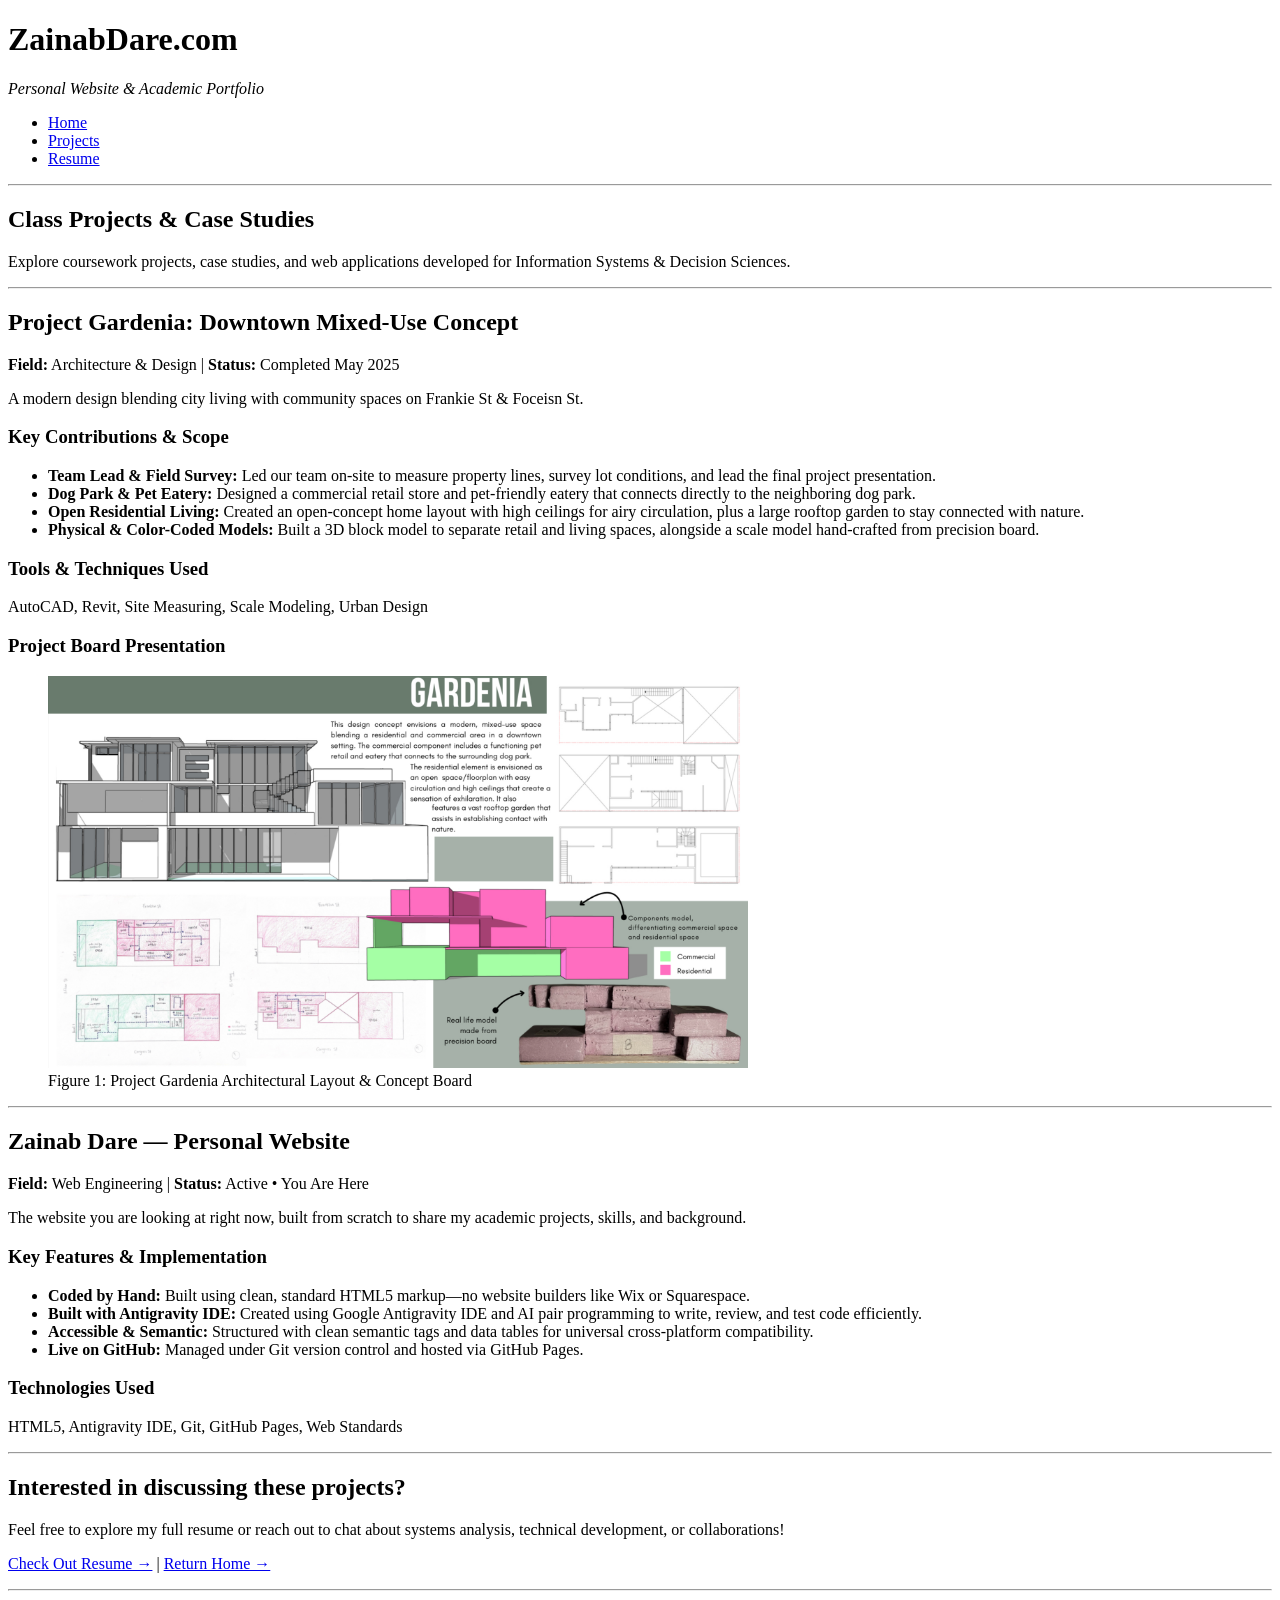
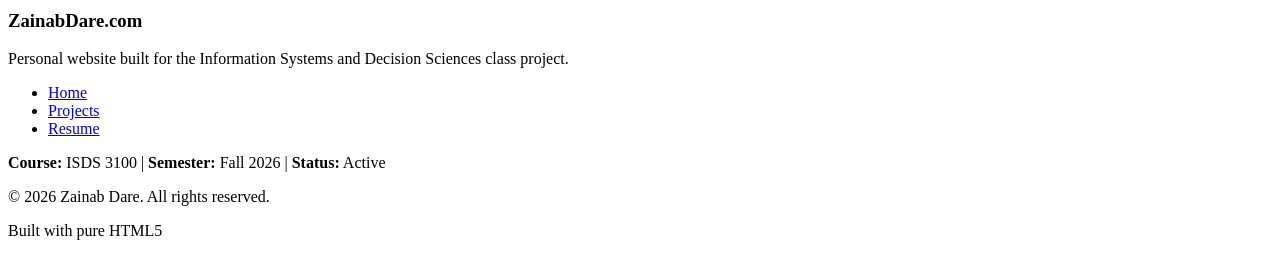
==== project.html @ 7325f116 "Initial website" ====
<!DOCTYPE html>
<html lang="en">

<head>
  <meta charset="UTF-8">
  <meta name="viewport" content="width=device-width, initial-scale=1.0">
  <meta name="description"
    content="Explore coursework projects, case studies, and web applications developed by Zainab for Information Systems &amp; Decision Sciences.">
  <title>Projects | Zainab - Academic Portfolio &amp; Case Studies</title>
</head>

<body>
  <!-- Site Header & Navigation -->
  <header>
    <h1>ZainabDare.com</h1>
    <p><em>Personal Website &amp; Academic Portfolio</em></p>
    <nav aria-label="Primary Navigation">
      <ul>
        <li><a href="index.html">Home</a></li>
        <li><a href="project.html">Projects</a></li>
        <li><a href="resume.html">Resume</a></li>
      </ul>
    </nav>
  </header>

  <hr>

  <!-- Main Content Container -->
  <main>

    <!-- Page Title & Overview -->
    <section aria-labelledby="projects-heading">
      <h1 id="projects-heading">Class Projects &amp; Case Studies</h1>
      <p>
        Explore coursework projects, case studies, and web applications developed for Information Systems &amp; Decision Sciences.
      </p>
    </section>

    <hr>

    <!-- Project 1: Project Gardenia -->
    <section aria-labelledby="project-gardenia-heading">
      <article>
        <h2 id="project-gardenia-heading">Project Gardenia: Downtown Mixed-Use Concept</h2>
        <p>
          <strong>Field:</strong> Architecture &amp; Design |
          <strong>Status:</strong> Completed May 2025
        </p>
        <p>
          A modern design blending city living with community spaces on Frankie St &amp; Foceisn St.
        </p>

        <h3>Key Contributions &amp; Scope</h3>
        <ul>
          <li><strong>Team Lead &amp; Field Survey:</strong> Led our team on-site to measure property lines, survey lot conditions, and lead the final project presentation.</li>
          <li><strong>Dog Park &amp; Pet Eatery:</strong> Designed a commercial retail store and pet-friendly eatery that connects directly to the neighboring dog park.</li>
          <li><strong>Open Residential Living:</strong> Created an open-concept home layout with high ceilings for airy circulation, plus a large rooftop garden to stay connected with nature.</li>
          <li><strong>Physical &amp; Color-Coded Models:</strong> Built a 3D block model to separate retail and living spaces, alongside a scale model hand-crafted from precision board.</li>
        </ul>

        <h3>Tools &amp; Techniques Used</h3>
        <p>
          AutoCAD, Revit, Site Measuring, Scale Modeling, Urban Design
        </p>

        <h3>Project Board Presentation</h3>
        <figure>
          <img src="gardenia-board.jpg" alt="Project Gardenia Architecture Board" width="700">
          <figcaption>Figure 1: Project Gardenia Architectural Layout &amp; Concept Board</figcaption>
        </figure>
      </article>
    </section>

    <hr>

    <!-- Project 2: Personal Website -->
    <section aria-labelledby="project-website-heading">
      <article>
        <h2 id="project-website-heading">Zainab Dare — Personal Website</h2>
        <p>
          <strong>Field:</strong> Web Engineering |
          <strong>Status:</strong> Active • You Are Here
        </p>
        <p>
          The website you are looking at right now, built from scratch to share my academic projects, skills, and background.
        </p>

        <h3>Key Features &amp; Implementation</h3>
        <ul>
          <li><strong>Coded by Hand:</strong> Built using clean, standard HTML5 markup—no website builders like Wix or Squarespace.</li>
          <li><strong>Built with Antigravity IDE:</strong> Created using Google Antigravity IDE and AI pair programming to write, review, and test code efficiently.</li>
          <li><strong>Accessible &amp; Semantic:</strong> Structured with clean semantic tags and data tables for universal cross-platform compatibility.</li>
          <li><strong>Live on GitHub:</strong> Managed under Git version control and hosted via GitHub Pages.</li>
        </ul>

        <h3>Technologies Used</h3>
        <p>
          HTML5, Antigravity IDE, Git, GitHub Pages, Web Standards
        </p>
      </article>
    </section>

    <hr>

    <!-- Discussion / Inquiry Section -->
    <section aria-labelledby="inquiry-heading">
      <h2 id="inquiry-heading">Interested in discussing these projects?</h2>
      <p>
        Feel free to explore my full resume or reach out to chat about systems analysis, technical development, or collaborations!
      </p>
      <p>
        <a href="resume.html">Check Out Resume &rarr;</a> |
        <a href="index.html">Return Home &rarr;</a>
      </p>
    </section>

  </main>

  <hr>

  <!-- Site Footer -->
  <footer>
    <h3>ZainabDare.com</h3>
    <p>Personal website built for the Information Systems and Decision Sciences class project.</p>

    <nav aria-label="Footer Navigation">
      <ul>
        <li><a href="index.html">Home</a></li>
        <li><a href="project.html">Projects</a></li>
        <li><a href="resume.html">Resume</a></li>
      </ul>
    </nav>

    <p>
      <strong>Course:</strong> ISDS 3100 |
      <strong>Semester:</strong> Fall 2026 |
      <strong>Status:</strong> Active
    </p>
    <p>&copy; 2026 Zainab Dare. All rights reserved.</p>
    <p>Built with pure HTML5</p>
  </footer>
</body>

</html>
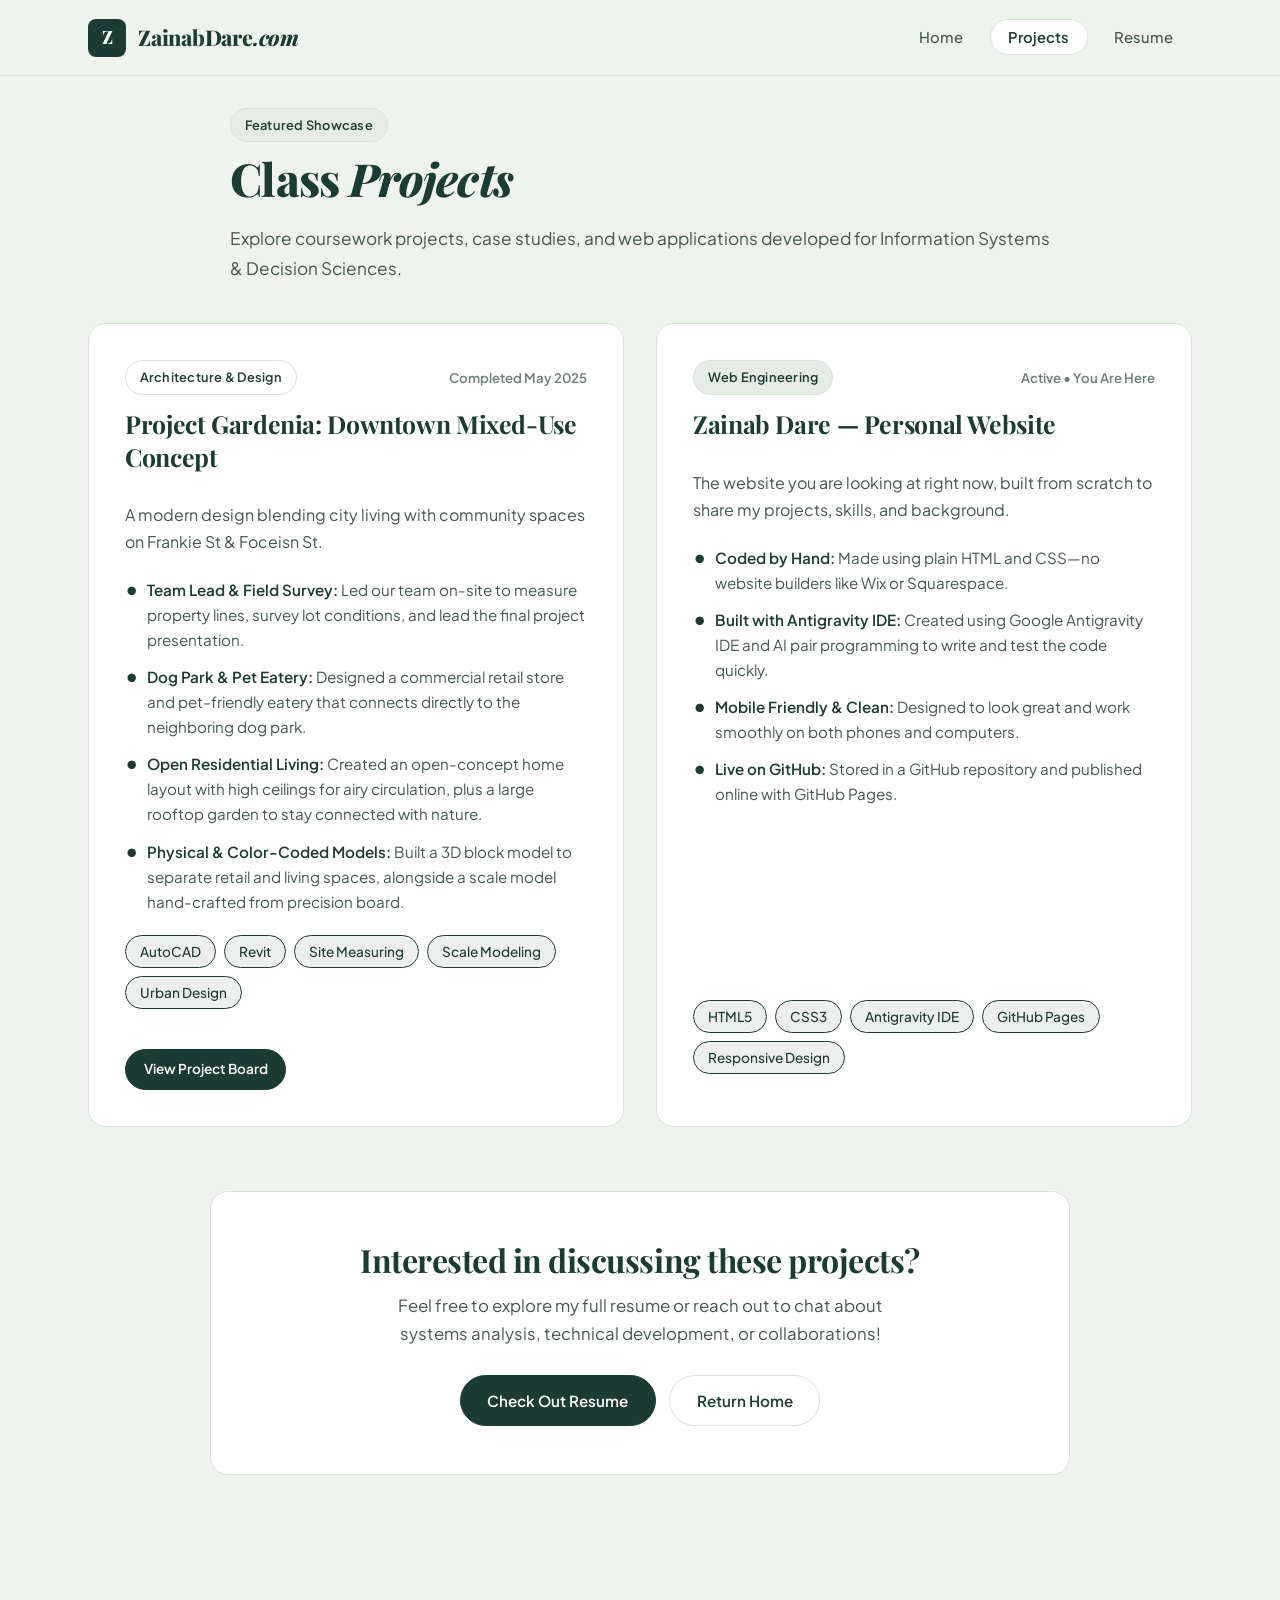
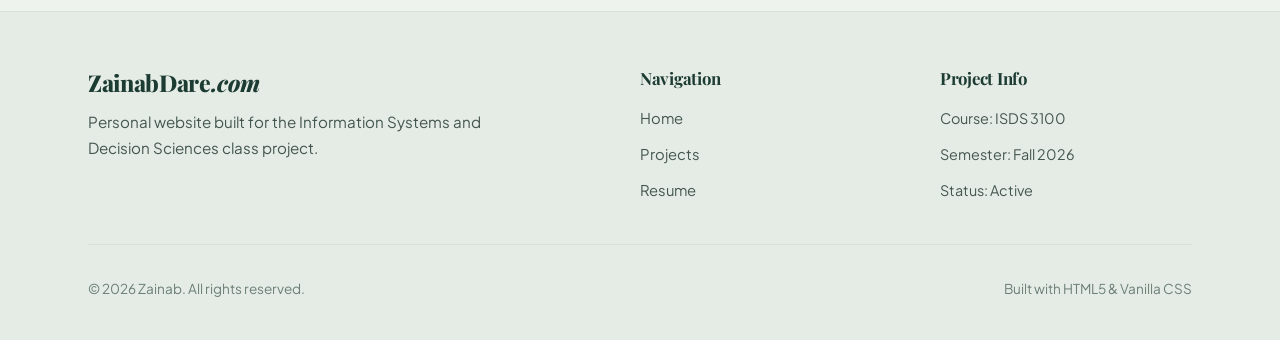
==== commit 49690ac1: "Add circular headshot and LinkedIn contact link" ====
--- a/project.html
+++ b/project.html
@@ -1,144 +1,235 @@
 <!DOCTYPE html>
 <html lang="en">
-
 <head>
   <meta charset="UTF-8">
   <meta name="viewport" content="width=device-width, initial-scale=1.0">
-  <meta name="description"
-    content="Explore coursework projects, case studies, and web applications developed by Zainab for Information Systems &amp; Decision Sciences.">
-  <title>Projects | Zainab - Academic Portfolio &amp; Case Studies</title>
+  <meta name="description" content="Explore coursework projects, case studies, and web applications developed by Zainab for Information Systems & Decision Sciences.">
+  <title>Projects | Zainab - Academic Portfolio & Case Studies</title>
+  
+  <!-- Google Fonts Preconnect & Stylesheet -->
+  <link rel="preconnect" href="https://fonts.googleapis.com">
+  <link rel="preconnect" href="https://fonts.gstatic.com" crossorigin>
+  <link href="https://fonts.googleapis.com/css2?family=Playfair+Display:ital,wght@0,600;0,700;0,800;0,900;1,600;1,700&family=Plus+Jakarta+Sans:wght@300;400;500;600;700&display=swap" rel="stylesheet">
+  
+  <!-- Stylesheet -->
+  <link rel="stylesheet" href="styles.css">
 </head>
-
 <body>
-  <!-- Site Header & Navigation -->
-  <header>
-    <h1>ZainabDare.com</h1>
-    <p><em>Personal Website &amp; Academic Portfolio</em></p>
-    <nav aria-label="Primary Navigation">
-      <ul>
-        <li><a href="index.html">Home</a></li>
-        <li><a href="project.html">Projects</a></li>
-        <li><a href="resume.html">Resume</a></li>
-      </ul>
-    </nav>
+  <!-- Accessibility Skip Link -->
+  <a href="#main-content" class="skip-link">Skip to main content</a>
+
+  <!-- Navigation Header -->
+  <header class="site-header">
+    <div class="container header-container">
+      <a href="index.html" class="brand-logo" id="nav-brand" aria-label="Zainab's Portfolio Homepage">
+        <span class="brand-avatar" aria-hidden="true">Z</span>
+        <span>ZainabDare<span class="gradient-text">.com</span></span>
+      </a>
+      
+      <nav class="main-nav" aria-label="Primary Navigation">
+        <ul class="nav-links">
+          <li><a href="index.html" id="nav-home">Home</a></li>
+          <li><a href="project.html" class="active" aria-current="page" id="nav-projects">Projects</a></li>
+          <li><a href="resume.html" id="nav-resume">Resume</a></li>
+        </ul>
+      </nav>
+    </div>
   </header>
 
-  <hr>
-
   <!-- Main Content Container -->
-  <main>
-
-    <!-- Page Title & Overview -->
-    <section aria-labelledby="projects-heading">
-      <h1 id="projects-heading">Class Projects &amp; Case Studies</h1>
-      <p>
-        Explore coursework projects, case studies, and web applications developed for Information Systems &amp; Decision Sciences.
-      </p>
-    </section>
-
-    <hr>
-
-    <!-- Project 1: Project Gardenia -->
-    <section aria-labelledby="project-gardenia-heading">
-      <article>
-        <h2 id="project-gardenia-heading">Project Gardenia: Downtown Mixed-Use Concept</h2>
-        <p>
-          <strong>Field:</strong> Architecture &amp; Design |
-          <strong>Status:</strong> Completed May 2025
+  <main id="main-content">
+    <div class="container">
+      
+      <!-- Projects Header -->
+      <section class="section-header" style="text-align: left; margin-bottom: 2.5rem;" aria-labelledby="projects-title">
+        <span class="badge badge-cyan">Featured Showcase</span>
+        <h1 id="projects-title" style="margin-top: 0.5rem;">
+          Class <span class="gradient-text">Projects</span>
+        </h1>
+        <p class="section-subtitle" style="text-align: left; margin-left: 0; margin-right: 0;">
+          Explore coursework projects, case studies, and web applications developed for Information Systems &amp; Decision Sciences.
         </p>
-        <p>
-          A modern design blending city living with community spaces on Frankie St &amp; Foceisn St.
+      </section>
+
+      <!-- Projects Grid -->
+      <section class="grid-2 section-spacing" aria-label="Projects List">
+        
+        <!-- CARD 1: PROJECT GARDENIA: DOWNTOWN MIXED-USE CONCEPT -->
+        <article class="glass-card project-card" id="project-gardenia">
+          <div class="project-card-header">
+            <div class="project-meta">
+              <span class="badge">Architecture &amp; Design</span>
+              <span class="timeline-date">Completed May 2025</span>
+            </div>
+            <h3>Project Gardenia: Downtown Mixed-Use Concept</h3>
+          </div>
+          
+          <p>
+            A modern design blending city living with community spaces on Frankie St &amp; Foceisn St.
+          </p>
+          
+          <ul class="project-features">
+            <li><strong>Team Lead &amp; Field Survey:</strong> Led our team on-site to measure property lines, survey lot conditions, and lead the final project presentation.</li>
+            <li><strong>Dog Park &amp; Pet Eatery:</strong> Designed a commercial retail store and pet-friendly eatery that connects directly to the neighboring dog park.</li>
+            <li><strong>Open Residential Living:</strong> Created an open-concept home layout with high ceilings for airy circulation, plus a large rooftop garden to stay connected with nature.</li>
+            <li><strong>Physical &amp; Color-Coded Models:</strong> Built a 3D block model to separate retail and living spaces, alongside a scale model hand-crafted from precision board.</li>
+          </ul>
+
+          <div class="tags-container">
+            <span class="tag-pill">AutoCAD</span>
+            <span class="tag-pill">Revit</span>
+            <span class="tag-pill">Site Measuring</span>
+            <span class="tag-pill">Scale Modeling</span>
+            <span class="tag-pill">Urban Design</span>
+          </div>
+
+          <div class="project-actions">
+            <a href="javascript:void(0)" id="openModalBtn" class="btn btn-primary" style="padding: 0.5rem 1.1rem; font-size: 0.85rem;">
+              <span>View Project Board</span>
+            </a>
+          </div>
+        </article>
+
+        <!-- CARD 2: CURRENT WEBSITE & AI WORKFLOW -->
+        <article class="glass-card project-card" id="project-personal-website">
+          <div class="project-card-header">
+            <div class="project-meta">
+              <span class="badge badge-cyan">Web Engineering</span>
+              <span class="timeline-date">Active • You Are Here</span>
+            </div>
+            <h3>Zainab Dare — Personal Website</h3>
+          </div>
+          
+          <p>
+            The website you are looking at right now, built from scratch to share my projects, skills, and background.
+          </p>
+          
+          <ul class="project-features">
+            <li><strong>Coded by Hand:</strong> Made using plain HTML and CSS—no website builders like Wix or Squarespace.</li>
+            <li><strong>Built with Antigravity IDE:</strong> Created using Google Antigravity IDE and AI pair programming to write and test the code quickly.</li>
+            <li><strong>Mobile Friendly &amp; Clean:</strong> Designed to look great and work smoothly on both phones and computers.</li>
+            <li><strong>Live on GitHub:</strong> Stored in a GitHub repository and published online with GitHub Pages.</li>
+          </ul>
+
+          <div class="tags-container">
+            <span class="tag-pill">HTML5</span>
+            <span class="tag-pill">CSS3</span>
+            <span class="tag-pill">Antigravity IDE</span>
+            <span class="tag-pill">GitHub Pages</span>
+            <span class="tag-pill">Responsive Design</span>
+          </div>
+        </article>
+
+      </section>
+
+      <!-- Bottom Call to Action -->
+      <section class="glass-card section-spacing" id="connect-banner" style="text-align: center; padding: 3rem 2rem;">
+        <h2>Interested in discussing these projects?</h2>
+        <p style="max-width: 540px; margin: 0.5rem auto 1.75rem;">
+          Feel free to explore my full resume or reach out to chat about systems analysis, technical development, or collaborations!
         </p>
-
-        <h3>Key Contributions &amp; Scope</h3>
-        <ul>
-          <li><strong>Team Lead &amp; Field Survey:</strong> Led our team on-site to measure property lines, survey lot conditions, and lead the final project presentation.</li>
-          <li><strong>Dog Park &amp; Pet Eatery:</strong> Designed a commercial retail store and pet-friendly eatery that connects directly to the neighboring dog park.</li>
-          <li><strong>Open Residential Living:</strong> Created an open-concept home layout with high ceilings for airy circulation, plus a large rooftop garden to stay connected with nature.</li>
-          <li><strong>Physical &amp; Color-Coded Models:</strong> Built a 3D block model to separate retail and living spaces, alongside a scale model hand-crafted from precision board.</li>
-        </ul>
-
-        <h3>Tools &amp; Techniques Used</h3>
-        <p>
-          AutoCAD, Revit, Site Measuring, Scale Modeling, Urban Design
-        </p>
-
-        <h3>Project Board Presentation</h3>
-        <figure>
-          <img src="gardenia-board.jpg" alt="Project Gardenia Architecture Board" width="700">
-          <figcaption>Figure 1: Project Gardenia Architectural Layout &amp; Concept Board</figcaption>
-        </figure>
-      </article>
-    </section>
-
-    <hr>
-
-    <!-- Project 2: Personal Website -->
-    <section aria-labelledby="project-website-heading">
-      <article>
-        <h2 id="project-website-heading">Zainab Dare — Personal Website</h2>
-        <p>
-          <strong>Field:</strong> Web Engineering |
-          <strong>Status:</strong> Active • You Are Here
-        </p>
-        <p>
-          The website you are looking at right now, built from scratch to share my academic projects, skills, and background.
-        </p>
-
-        <h3>Key Features &amp; Implementation</h3>
-        <ul>
-          <li><strong>Coded by Hand:</strong> Built using clean, standard HTML5 markup—no website builders like Wix or Squarespace.</li>
-          <li><strong>Built with Antigravity IDE:</strong> Created using Google Antigravity IDE and AI pair programming to write, review, and test code efficiently.</li>
-          <li><strong>Accessible &amp; Semantic:</strong> Structured with clean semantic tags and data tables for universal cross-platform compatibility.</li>
-          <li><strong>Live on GitHub:</strong> Managed under Git version control and hosted via GitHub Pages.</li>
-        </ul>
-
-        <h3>Technologies Used</h3>
-        <p>
-          HTML5, Antigravity IDE, Git, GitHub Pages, Web Standards
-        </p>
-      </article>
-    </section>
-
-    <hr>
-
-    <!-- Discussion / Inquiry Section -->
-    <section aria-labelledby="inquiry-heading">
-      <h2 id="inquiry-heading">Interested in discussing these projects?</h2>
-      <p>
-        Feel free to explore my full resume or reach out to chat about systems analysis, technical development, or collaborations!
-      </p>
-      <p>
-        <a href="resume.html">Check Out Resume &rarr;</a> |
-        <a href="index.html">Return Home &rarr;</a>
-      </p>
-    </section>
-
+        <div class="btn-group" style="justify-content: center;">
+          <a href="resume.html" class="btn btn-primary">Check Out Resume</a>
+          <a href="index.html" class="btn btn-secondary">Return Home</a>
+        </div>
+      </section>
+
+    </div>
   </main>
 
-  <hr>
-
   <!-- Site Footer -->
-  <footer>
-    <h3>ZainabDare.com</h3>
-    <p>Personal website built for the Information Systems and Decision Sciences class project.</p>
-
-    <nav aria-label="Footer Navigation">
-      <ul>
-        <li><a href="index.html">Home</a></li>
-        <li><a href="project.html">Projects</a></li>
-        <li><a href="resume.html">Resume</a></li>
-      </ul>
-    </nav>
-
-    <p>
-      <strong>Course:</strong> ISDS 3100 |
-      <strong>Semester:</strong> Fall 2026 |
-      <strong>Status:</strong> Active
-    </p>
-    <p>&copy; 2026 Zainab Dare. All rights reserved.</p>
-    <p>Built with pure HTML5</p>
+  <footer class="site-footer">
+    <div class="container">
+      <div class="footer-content">
+        <div class="footer-brand">
+          <h4>ZainabDare<span class="gradient-text">.com</span></h4>
+          <p>
+            Personal website built for the Information Systems and Decision Sciences class project.
+          </p>
+        </div>
+        
+        <div class="footer-links">
+          <h5>Navigation</h5>
+          <ul>
+            <li><a href="index.html">Home</a></li>
+            <li><a href="project.html">Projects</a></li>
+            <li><a href="resume.html">Resume</a></li>
+          </ul>
+        </div>
+
+        <div class="footer-links">
+          <h5>Project Info</h5>
+          <ul>
+            <li><span style="color: var(--text-secondary); font-size: 0.9rem;">Course: ISDS 3100</span></li>
+            <li><span style="color: var(--text-secondary); font-size: 0.9rem;">Semester: Fall 2026</span></li>
+            <li><span style="color: var(--text-secondary); font-size: 0.9rem;">Status: Active</span></li>
+          </ul>
+        </div>
+      </div>
+
+      <div class="footer-bottom">
+        <p>&copy; 2026 Zainab. All rights reserved.</p>
+        <p>Built with HTML5 &amp; Vanilla CSS</p>
+      </div>
+    </div>
   </footer>
+
+  <!-- Image Lightbox Modal Overlay -->
+  <div id="imageModal" class="modal-overlay" style="display: none;" role="dialog" aria-modal="true" aria-label="Project Gardenia Architecture Board Preview">
+    <div class="modal-content">
+      <button id="closeModalBtn" class="modal-close" aria-label="Close modal">&times; Close</button>
+      <img src="gardenia-board.jpg" alt="Project Gardenia Architecture Board" class="modal-image">
+    </div>
+  </div>
+
+  <!-- Modal Interaction Script -->
+  <script>
+    document.addEventListener('DOMContentLoaded', () => {
+      const openModalBtn = document.getElementById('openModalBtn');
+      const closeModalBtn = document.getElementById('closeModalBtn');
+      const imageModal = document.getElementById('imageModal');
+
+      function openModal() {
+        if (imageModal) {
+          imageModal.style.display = 'flex';
+          document.body.style.overflow = 'hidden';
+        }
+      }
+
+      function closeModal() {
+        if (imageModal) {
+          imageModal.style.display = 'none';
+          document.body.style.overflow = '';
+        }
+      }
+
+      if (openModalBtn) {
+        openModalBtn.addEventListener('click', (e) => {
+          e.preventDefault();
+          openModal();
+        });
+      }
+
+      if (closeModalBtn) {
+        closeModalBtn.addEventListener('click', closeModal);
+      }
+
+      // Close when clicking outside the image on the backdrop
+      if (imageModal) {
+        imageModal.addEventListener('click', (e) => {
+          if (e.target === imageModal) {
+            closeModal();
+          }
+        });
+      }
+
+      // Close when pressing the Escape key
+      document.addEventListener('keydown', (e) => {
+        if (e.key === 'Escape' && imageModal && imageModal.style.display === 'flex') {
+          closeModal();
+        }
+      });
+    });
+  </script>
 </body>
-
 </html>
--- a/styles.css
+++ b/styles.css
@@ -0,0 +1,1610 @@
+/* ==========================================================================
+   Design System & Tokens
+   Flat Modern Editorial Aesthetic
+   Palette: Soft Mint/Sage, Deep Forest Green, Slate-Forest, Crisp White
+   ========================================================================== */
+
+@import url('https://fonts.googleapis.com/css2?family=Playfair+Display:ital,wght@0,600;0,700;0,800;0,900;1,600;1,700&family=Plus+Jakarta+Sans:wght@300;400;500;600;700&family=JetBrains+Mono:wght@400;500&display=swap');
+
+:root {
+  /* Color Palette - Flat Modern Editorial */
+  --bg-primary: #eef3ee;          /* Soft muted pale mint/sage canvas */
+  --bg-secondary: #e5ece5;        /* Soft sage tint for containers & footers */
+  --bg-surface: #ffffff;          /* Crisp flat white for cards */
+  --bg-surface-card: #ffffff;
+  --bg-surface-hover: #f7faf7;
+
+  --border-subtle: #d8e2d8;       /* Thin, flat minimal border */
+  --border-highlight: #b8ccb8;    /* Slightly darker sage border for active states */
+
+  --text-primary: #1c3b32;        /* Deep forest/hunter green */
+  --text-secondary: #445650;      /* Muted slate-forest with relaxed tone */
+  --text-muted: #6b7f78;          /* Light slate-forest */
+  --text-highlight: #1c3b32;
+
+  --accent-primary: #1c3b32;      /* Solid deep forest green */
+  --accent-primary-hover: #2a5247;/* Lighter forest green on hover */
+  --accent-secondary: #2f594d;
+  --accent-soft: #dce7dc;
+  
+  /* Shadows & Glows - Fully Flattened */
+  --shadow-none: none;
+  --shadow-sm: none;
+  --shadow-md: none;
+  --shadow-lg: none;
+  --shadow-glow: none;
+
+  /* Typography */
+  --font-heading: 'Playfair Display', Georgia, serif;
+  --font-body: 'Plus Jakarta Sans', -apple-system, BlinkMacSystemFont, sans-serif;
+  --font-mono: 'JetBrains Mono', monospace;
+
+  /* Spacing & Sizing */
+  --container-max-width: 1160px;
+  --header-height: 76px;
+  --radius-sm: 8px;
+  --radius-md: 14px;
+  --radius-lg: 18px;             /* Smooth rounded corners */
+  --radius-full: 9999px;
+
+  /* Transitions */
+  --transition-fast: 0.18s cubic-bezier(0.4, 0, 0.2, 1);
+  --transition-normal: 0.25s cubic-bezier(0.4, 0, 0.2, 1);
+}
+
+/* ==========================================================================
+   CSS Reset & Base Rules
+   ========================================================================== */
+
+*, *::before, *::after {
+  box-sizing: border-box;
+  margin: 0;
+  padding: 0;
+}
+
+html {
+  scroll-behavior: smooth;
+  color-scheme: light;
+}
+
+body {
+  font-family: var(--font-body);
+  background-color: var(--bg-primary);
+  color: var(--text-primary);
+  line-height: 1.65;
+  font-size: 1rem;
+  min-height: 100vh;
+  display: flex;
+  flex-direction: column;
+  overflow-x: hidden;
+  -webkit-font-smoothing: antialiased;
+}
+
+img {
+  max-width: 100%;
+  height: auto;
+  display: block;
+}
+
+a {
+  color: inherit;
+  text-decoration: none;
+  transition: color var(--transition-fast), background-color var(--transition-fast), border-color var(--transition-fast);
+}
+
+ul {
+  list-style: none;
+}
+
+/* Accessibility Focus States */
+:focus-visible {
+  outline: 2px solid var(--text-primary);
+  outline-offset: 3px;
+}
+
+.skip-link {
+  position: absolute;
+  top: -100px;
+  left: 20px;
+  background: var(--text-primary);
+  color: #ffffff;
+  padding: 8px 18px;
+  border-radius: var(--radius-sm);
+  z-index: 1000;
+  font-weight: 600;
+  transition: top var(--transition-fast);
+}
+
+.skip-link:focus {
+  top: 20px;
+}
+
+/* ==========================================================================
+   Layout Containers & Spacing
+   ========================================================================== */
+
+.container {
+  width: 100%;
+  max-width: var(--container-max-width);
+  margin: 0 auto;
+  padding: 0 1.75rem;
+}
+
+main {
+  flex: 1;
+  padding-top: calc(var(--header-height) + 2rem);
+  padding-bottom: 4.5rem;
+}
+
+.section-spacing {
+  margin-bottom: 4rem;
+}
+
+.grid-2 {
+  display: grid;
+  grid-template-columns: repeat(2, 1fr);
+  gap: 2rem;
+}
+
+/* ==========================================================================
+   Typography
+   ========================================================================== */
+
+h1, h2, h3, h4, h5, h6 {
+  font-family: var(--font-heading);
+  color: var(--text-primary);
+  line-height: 1.25;
+  font-weight: 700;
+  letter-spacing: -0.015em;
+}
+
+h1 {
+  font-size: 2.85rem;
+  font-weight: 800;
+  margin-bottom: 1rem;
+}
+
+h2 {
+  font-size: 2.15rem;
+  font-weight: 700;
+  margin-bottom: 0.85rem;
+}
+
+h3 {
+  font-size: 1.45rem;
+  font-weight: 700;
+  margin-bottom: 0.5rem;
+}
+
+h4 {
+  font-size: 1.15rem;
+  font-weight: 700;
+  margin-bottom: 0.35rem;
+}
+
+p {
+  color: var(--text-secondary);
+  font-size: 1rem;
+  line-height: 1.7;
+}
+
+/* Editorial accent replaces gradients */
+.gradient-text {
+  font-family: var(--font-heading);
+  font-style: italic;
+  color: var(--text-primary);
+}
+
+.section-header {
+  text-align: center;
+  max-width: 820px;
+  margin: 0 auto 3rem;
+}
+
+.study-header {
+  max-width: 1080px;
+  margin-top: 0.5rem;
+  margin-bottom: 2rem;
+}
+
+.study-highlight-card,
+.study-concentration {
+  display: inline-block;
+  width: fit-content;
+  max-width: 900px;
+  margin: 20px auto 0;
+  padding: 16px 36px;
+  background-color: #ffffff;
+  border: 1.5px solid #1c3b32;
+  border-radius: 9999px;
+  color: #1c3b32;
+  font-family: var(--font-body);
+  font-weight: 800;
+  font-size: 1.35rem;
+  line-height: 1.35;
+  letter-spacing: -0.01em;
+  text-align: center;
+  white-space: nowrap;
+  box-shadow: none;
+}
+
+.section-subtitle {
+  font-size: 1.075rem;
+  line-height: 1.75;
+  color: var(--text-secondary);
+  margin: 0.75rem auto 0;
+}
+
+/* ==========================================================================
+   Header & Navigation
+   ========================================================================== */
+
+.site-header {
+  position: fixed;
+  top: 0;
+  left: 0;
+  right: 0;
+  height: var(--header-height);
+  background: rgba(238, 243, 238, 0.96);
+  border-bottom: 1px solid var(--border-subtle);
+  z-index: 100;
+  display: flex;
+  align-items: center;
+}
+
+.header-container {
+  display: flex;
+  align-items: center;
+  justify-content: space-between;
+}
+
+.brand-logo {
+  display: flex;
+  align-items: center;
+  gap: 0.75rem;
+  font-family: var(--font-heading);
+  font-weight: 800;
+  font-size: 1.35rem;
+  color: var(--text-primary);
+  letter-spacing: -0.01em;
+}
+
+.brand-avatar {
+  width: 38px;
+  height: 38px;
+  border-radius: var(--radius-sm);
+  background: var(--text-primary);
+  display: flex;
+  align-items: center;
+  justify-content: center;
+  font-family: var(--font-heading);
+  font-size: 1.15rem;
+  font-weight: 800;
+  color: #ffffff;
+}
+
+.main-nav {
+  display: flex;
+  align-items: center;
+}
+
+.nav-links {
+  display: flex;
+  align-items: center;
+  gap: 0.5rem;
+}
+
+.nav-links a {
+  padding: 0.5rem 1.1rem;
+  border-radius: var(--radius-full);
+  font-family: var(--font-body);
+  font-size: 0.925rem;
+  font-weight: 500;
+  color: var(--text-secondary);
+  border: 1px solid transparent;
+  transition: all var(--transition-fast);
+}
+
+.nav-links a:hover {
+  color: var(--text-primary);
+  background: var(--bg-secondary);
+}
+
+.nav-links a.active {
+  color: var(--text-primary);
+  background: #ffffff;
+  border: 1px solid var(--border-subtle);
+  font-weight: 600;
+}
+
+/* ==========================================================================
+   Buttons & Badges (Flat Editorial)
+   ========================================================================== */
+
+.btn-group {
+  display: flex;
+  flex-wrap: wrap;
+  gap: 0.85rem;
+  align-items: center;
+}
+
+.btn {
+  display: inline-flex;
+  align-items: center;
+  justify-content: center;
+  gap: 0.5rem;
+  padding: 0.75rem 1.65rem;
+  border-radius: var(--radius-full);
+  font-family: var(--font-body);
+  font-size: 0.95rem;
+  font-weight: 600;
+  cursor: pointer;
+  transition: all var(--transition-fast);
+  border: 1px solid transparent;
+  box-shadow: none;
+}
+
+.btn-primary {
+  background: var(--text-primary);
+  color: #ffffff;
+  border-color: var(--text-primary);
+}
+
+.btn-primary:hover {
+  background: var(--accent-primary-hover);
+  border-color: var(--accent-primary-hover);
+}
+
+.btn-secondary {
+  background: #ffffff;
+  color: var(--text-primary);
+  border: 1px solid var(--border-subtle);
+}
+
+.btn-secondary:hover {
+  background: var(--bg-secondary);
+  border-color: var(--border-highlight);
+}
+
+.btn-pill {
+  border-radius: var(--radius-full);
+}
+
+.btn-sm {
+  padding: 0.45rem 1rem;
+  font-size: 0.85rem;
+}
+
+.badge {
+  display: inline-flex;
+  align-items: center;
+  gap: 0.4rem;
+  padding: 0.35rem 0.85rem;
+  font-family: var(--font-body);
+  font-size: 0.8rem;
+  font-weight: 600;
+  letter-spacing: 0.02em;
+  color: var(--text-primary);
+  background: #ffffff;
+  border: 1px solid var(--border-subtle);
+  border-radius: var(--radius-full);
+}
+
+.badge-cyan {
+  background: var(--bg-secondary);
+  border-color: var(--border-subtle);
+  color: var(--text-primary);
+}
+
+/* ==========================================================================
+   Flat Editorial Cards (Replaces glass-card)
+   ========================================================================== */
+
+.glass-card {
+  background: var(--bg-surface);
+  border: 1px solid var(--border-subtle);
+  border-radius: var(--radius-lg);
+  padding: 2.25rem;
+  box-shadow: none;
+  transition: border-color var(--transition-fast);
+}
+
+.glass-card:hover {
+  border-color: var(--border-highlight);
+}
+
+/* ==========================================================================
+   Hero Section (Single-Column Editorial Layout)
+   ========================================================================== */
+
+.hero-section {
+  padding: 2.5rem 0 1rem;
+}
+
+.hero-content {
+  max-width: 1040px;
+  margin: 0 auto;
+  display: flex;
+  flex-direction: column;
+  align-items: center;
+  text-align: center;
+}
+
+.hero-greeting-container {
+  display: flex;
+  align-items: center;
+  justify-content: center;
+  margin-bottom: 0.35rem;
+}
+
+.hero-headshot {
+  width: 135px;
+  height: 135px;
+  border-radius: 50%; /* perfect circle */
+  object-fit: cover; /* prevents image stretching */
+  display: block;
+  border: 2.5px solid #1c3b32; /* crisp forest-green outline */
+  box-shadow: none; /* keep completely flat */
+  margin-right: 20px;
+  flex-shrink: 0;
+}
+
+.hero-greeting-container .hero-title {
+  margin-bottom: 0;
+}
+
+.hero-title,
+.hero-editorial-title {
+  font-family: var(--font-heading);
+  font-size: 3.5rem;
+  font-weight: 800;
+  line-height: 1.15;
+  color: var(--text-primary);
+  margin-bottom: 0.35rem;
+  letter-spacing: -0.02em;
+  text-align: center;
+}
+
+.hero-welcome-sub {
+  font-family: var(--font-body);
+  font-size: 1.05rem;
+  font-weight: 700;
+  color: #445650;
+  letter-spacing: 0.08em;
+  text-transform: uppercase;
+  margin: 0 auto;
+  text-align: center;
+}
+
+/* Flanked Stats & Action Buttons Row */
+.hero-flanked-stats-row {
+  display: flex;
+  align-items: center;
+  justify-content: center;
+  gap: 24px;
+  width: 100%;
+  max-width: 1000px;
+  margin: 24px auto;
+}
+
+.hero-flank-btn {
+  padding: 14px 28px;
+  font-size: 0.95rem;
+  font-weight: 600;
+  border-radius: var(--radius-full);
+  white-space: nowrap;
+  flex-shrink: 0;
+  display: inline-flex;
+  align-items: center;
+  justify-content: center;
+  min-width: 160px;
+}
+
+/* Center Quick Stats Card */
+.profile-card,
+.hero-stats-card {
+  flex: 1;
+  max-width: 620px;
+  background-color: #ffffff;
+  border: 1px solid #d8e2d8;
+  border-radius: 16px;
+  padding: 20px 28px;
+  box-shadow: none;
+}
+
+/* Profile Stats Row */
+.profile-stats {
+  display: grid;
+  grid-template-columns: repeat(3, 1fr);
+  gap: 1rem;
+  text-align: center;
+}
+
+.profile-stat-item {
+  display: flex;
+  flex-direction: column;
+  gap: 0.35rem;
+  position: relative;
+}
+
+.profile-stat-item:not(:last-child)::after {
+  content: '';
+  position: absolute;
+  right: -0.5rem;
+  top: 15%;
+  bottom: 15%;
+  width: 1px;
+  background-color: #d8e2d8;
+}
+
+.stat-number {
+  font-family: var(--font-heading);
+  font-size: 1.85rem;
+  font-weight: 800;
+  color: #1c3b32;
+  line-height: 1.1;
+}
+
+.stat-label {
+  font-family: var(--font-body);
+  font-size: 0.75rem;
+  font-weight: 700;
+  color: #445650;
+  letter-spacing: 0.07em;
+  text-transform: uppercase;
+}
+
+/* Skills Tag Pills */
+.profile-skills-section {
+  display: flex;
+  flex-direction: column;
+  gap: 0.85rem;
+}
+
+.profile-skills-title {
+  font-family: var(--font-body);
+  font-size: 0.8rem;
+  font-weight: 700;
+  color: #1c3b32;
+  text-transform: uppercase;
+  letter-spacing: 0.06em;
+  margin: 0;
+}
+
+.profile-tags {
+  display: flex;
+  flex-wrap: wrap;
+  gap: 0.6rem;
+}
+
+.profile-tag {
+  display: inline-block;
+  padding: 7px 16px;
+  font-family: var(--font-body);
+  font-size: 0.875rem;
+  font-weight: 500;
+  border-radius: 9999px;
+  border: 1px solid #1c3b32;
+  background-color: rgba(28, 59, 50, 0.08);
+  color: #1c3b32;
+  line-height: 1.4;
+  cursor: default;
+  transition: background-color var(--transition-fast);
+}
+
+.profile-tag:hover {
+  background-color: rgba(28, 59, 50, 0.16);
+}
+
+/* ==========================================================================
+   Journey Flowchart / Milestones (Flat Accordion Timeline)
+   ========================================================================== */
+
+.journey-timeline-wrapper {
+  max-width: 820px;
+  margin: 0 auto;
+}
+
+.journey-timeline {
+  display: flex;
+  flex-direction: column;
+  gap: 1.15rem;
+  position: relative;
+}
+
+.journey-timeline::before {
+  content: '';
+  position: absolute;
+  top: 2rem;
+  bottom: 2rem;
+  left: 27px;
+  width: 2px;
+  background: var(--border-subtle);
+  z-index: 0;
+}
+
+.journey-card {
+  background: #ffffff;
+  border: 1px solid var(--border-subtle);
+  border-radius: var(--radius-md);
+  padding: 1.25rem 1.65rem;
+  position: relative;
+  z-index: 1;
+  transition: border-color var(--transition-fast);
+}
+
+.journey-card[open] {
+  border-color: var(--border-highlight);
+}
+
+.journey-header {
+  display: flex;
+  align-items: center;
+  justify-content: space-between;
+  cursor: pointer;
+  list-style: none;
+  user-select: none;
+}
+
+.journey-header::-webkit-details-marker {
+  display: none;
+}
+
+.journey-header-left {
+  display: flex;
+  align-items: center;
+  gap: 1rem;
+}
+
+.journey-icon {
+  width: 36px;
+  height: 36px;
+  display: flex;
+  align-items: center;
+  justify-content: center;
+  background: var(--bg-secondary);
+  border: 1px solid var(--border-subtle);
+  border-radius: 50%;
+  font-size: 1.1rem;
+  flex-shrink: 0;
+}
+
+.journey-step-badge {
+  font-size: 0.775rem;
+  font-weight: 700;
+  text-transform: uppercase;
+  letter-spacing: 0.06em;
+  padding: 0.25rem 0.65rem;
+  border-radius: var(--radius-full);
+  background: var(--bg-secondary);
+  color: var(--text-primary);
+  border: 1px solid var(--border-subtle);
+}
+
+.journey-title {
+  font-family: var(--font-heading);
+  font-size: 1.2rem;
+  font-weight: 700;
+  color: var(--text-primary);
+  margin: 0;
+}
+
+.journey-chevron {
+  width: 28px;
+  height: 28px;
+  display: flex;
+  align-items: center;
+  justify-content: center;
+  color: var(--text-primary);
+  transition: transform var(--transition-fast);
+}
+
+.journey-card[open] .journey-chevron {
+  transform: rotate(180deg);
+}
+
+.journey-body {
+  margin-top: 1rem;
+  padding-top: 1rem;
+  padding-left: 3.25rem;
+  border-top: 1px solid var(--border-subtle);
+}
+
+.journey-body p {
+  font-size: 0.975rem;
+  line-height: 1.75;
+  color: var(--text-secondary);
+}
+
+.timeline-header {
+  margin-top: 3.5rem;
+  margin-bottom: 2.25rem;
+}
+
+.journey-takeaway {
+  background: transparent;
+  border: none;
+  box-shadow: none;
+  padding: 0;
+  color: #445650;
+  font-family: var(--font-body);
+  font-size: 1.05rem;
+  line-height: 1.6;
+  text-align: center;
+  max-width: 750px;
+  margin: 24px auto 48px auto;
+}
+
+.journey-takeaway p {
+  margin: 0;
+  font-size: inherit;
+  line-height: inherit;
+  color: inherit;
+}
+
+/* ==========================================================================
+   Project Cards & Lightbox Modal (project.html)
+   ========================================================================== */
+
+.project-card {
+  display: flex;
+  flex-direction: column;
+  height: 100%;
+  background: #ffffff;
+  border: 1px solid var(--border-subtle);
+  border-radius: var(--radius-lg);
+  padding: 2.25rem;
+}
+
+.project-card-header {
+  margin-bottom: 1.25rem;
+}
+
+.project-meta {
+  display: flex;
+  align-items: center;
+  justify-content: space-between;
+  margin-bottom: 0.85rem;
+}
+
+.timeline-date {
+  font-size: 0.825rem;
+  font-weight: 600;
+  color: var(--text-muted);
+}
+
+.project-card h3 {
+  font-family: var(--font-heading);
+  font-size: 1.55rem;
+  font-weight: 700;
+  color: var(--text-primary);
+  line-height: 1.3;
+}
+
+.project-features {
+  margin: 1.35rem 0;
+  display: flex;
+  flex-direction: column;
+  gap: 0.75rem;
+}
+
+.project-features li {
+  position: relative;
+  padding-left: 1.35rem;
+  font-size: 0.95rem;
+  line-height: 1.65;
+  color: var(--text-secondary);
+}
+
+.project-features li::before {
+  content: '•';
+  position: absolute;
+  left: 0;
+  color: var(--text-primary);
+  font-weight: 800;
+  font-size: 1.2rem;
+  line-height: 1.2;
+}
+
+.project-features li strong {
+  color: var(--text-primary);
+  font-weight: 600;
+}
+
+.tags-container,
+.project-tags {
+  display: flex;
+  flex-wrap: wrap;
+  gap: 8px;
+  margin: 16px 0;
+  margin-top: auto;
+}
+
+.tag-pill,
+.tag {
+  display: inline-block;
+  padding: 6px 14px;
+  font-family: var(--font-body);
+  font-size: 0.85rem;
+  font-weight: 500;
+  border-radius: 9999px;
+  border: 1px solid #1c3b32;
+  background-color: rgba(28, 59, 50, 0.08);
+  color: #1c3b32;
+  line-height: 1.4;
+  transition: all 0.2s ease;
+  cursor: default;
+}
+
+.tag-pill:hover,
+.tag:hover {
+  background-color: rgba(28, 59, 50, 0.18);
+}
+
+.project-actions {
+  margin-top: 1.5rem;
+  display: flex;
+  align-items: center;
+  gap: 0.85rem;
+}
+
+/* Lightbox Modal */
+.modal-overlay {
+  position: fixed;
+  top: 0;
+  left: 0;
+  right: 0;
+  bottom: 0;
+  background: rgba(28, 59, 50, 0.75);
+  display: flex;
+  align-items: center;
+  justify-content: center;
+  z-index: 1000;
+  padding: 1.5rem;
+}
+
+.modal-content {
+  background: #ffffff;
+  border: 1px solid var(--border-subtle);
+  border-radius: var(--radius-lg);
+  padding: 1.5rem;
+  max-width: 900px;
+  width: 100%;
+  max-height: 90vh;
+  display: flex;
+  flex-direction: column;
+  position: relative;
+}
+
+.modal-close {
+  align-self: flex-end;
+  background: var(--text-primary);
+  color: #ffffff;
+  border: none;
+  font-family: var(--font-body);
+  font-size: 0.85rem;
+  font-weight: 600;
+  padding: 0.45rem 1rem;
+  border-radius: var(--radius-full);
+  cursor: pointer;
+  margin-bottom: 1rem;
+  transition: background var(--transition-fast);
+}
+
+.modal-close:hover {
+  background: var(--accent-primary-hover);
+}
+
+.modal-image {
+  width: 100%;
+  height: auto;
+  max-height: 75vh;
+  object-fit: contain;
+  border-radius: var(--radius-md);
+  border: 1px solid var(--border-subtle);
+}
+
+/* Connect Banner CTA Card (project.html & resume.html) */
+#connect-banner {
+  background: #ffffff;
+  border: 1px solid var(--border-subtle);
+  border-radius: var(--radius-lg);
+  text-align: center;
+  padding: 3.5rem 2rem;
+  max-width: 860px;
+  margin-left: auto;
+  margin-right: auto;
+  box-shadow: none;
+  transition: border-color var(--transition-fast);
+}
+
+#connect-banner:hover {
+  border-color: var(--border-highlight);
+}
+
+#connect-banner h2 {
+  font-size: 2rem;
+  margin-bottom: 0.75rem;
+  color: var(--text-primary);
+}
+
+#connect-banner p {
+  font-size: 1.05rem;
+  line-height: 1.65;
+  color: var(--text-secondary);
+  max-width: 580px;
+  margin: 0.5rem auto 1.75rem;
+}
+
+/* ==========================================================================
+   Resume Page (resume.html)
+   ========================================================================== */
+
+.resume-header {
+  display: flex;
+  align-items: flex-end;
+  justify-content: space-between;
+  flex-wrap: wrap;
+  gap: 1.5rem;
+  margin-bottom: 2.5rem;
+  padding-bottom: 1.5rem;
+  border-bottom: 1px solid var(--border-subtle);
+}
+
+.resume-controls {
+  display: flex;
+  align-items: center;
+  gap: 0.65rem;
+}
+
+.resume-accordion-list,
+.resume-grid {
+  display: flex;
+  flex-direction: column;
+}
+
+/* Standalone Distinct Bordered Card */
+.resume-card,
+details.resume-card {
+  background: #ffffff;
+  border: 1px solid var(--border-subtle);
+  border-radius: 14px;
+  margin: 18px 0;
+  box-shadow: none;
+  overflow: hidden;
+  transition: border-color var(--transition-fast);
+}
+
+.resume-card[open],
+details.resume-card[open] {
+  border-color: var(--border-highlight);
+}
+
+/* Card Header */
+.resume-card-header,
+summary.resume-card-header {
+  display: flex;
+  justify-content: space-between;
+  align-items: center;
+  padding: 18px 24px;
+  cursor: pointer;
+  list-style: none;
+  user-select: none;
+  color: var(--text-primary);
+  background-color: #ffffff;
+  transition: background-color var(--transition-fast);
+}
+
+.resume-card-header::-webkit-details-marker,
+summary.resume-card-header::-webkit-details-marker {
+  display: none;
+}
+
+.resume-card-header:hover,
+summary.resume-card-header:hover {
+  background-color: rgba(28, 59, 50, 0.035);
+}
+
+.resume-card-header-left {
+  display: flex;
+  align-items: center;
+  gap: 0.85rem;
+}
+
+.resume-card-icon {
+  width: 36px;
+  height: 36px;
+  display: flex;
+  align-items: center;
+  justify-content: center;
+  background: var(--bg-secondary);
+  border: 1px solid var(--border-subtle);
+  border-radius: var(--radius-sm);
+  font-size: 1.15rem;
+  flex-shrink: 0;
+}
+
+.resume-card-title {
+  font-family: var(--font-heading);
+  font-size: 1.35rem;
+  font-weight: 700;
+  color: var(--text-primary);
+  margin: 0;
+}
+
+.resume-card-header-right {
+  display: flex;
+  align-items: center;
+  gap: 0.85rem;
+}
+
+.resume-badge {
+  font-family: var(--font-body);
+  font-size: 0.8rem;
+  font-weight: 600;
+  padding: 0.3rem 0.75rem;
+  border-radius: var(--radius-full);
+  background: var(--bg-secondary);
+  color: var(--text-primary);
+  border: 1px solid var(--border-subtle);
+  letter-spacing: 0.02em;
+}
+
+.resume-chevron {
+  width: 28px;
+  height: 28px;
+  display: flex;
+  align-items: center;
+  justify-content: center;
+  color: var(--text-primary);
+  transition: transform var(--transition-fast);
+}
+
+.resume-card[open] .resume-chevron,
+details.resume-card[open] .resume-chevron {
+  transform: rotate(180deg);
+}
+
+/* Card Content Body */
+.resume-card-body {
+  padding: 18px 24px 20px 24px;
+  border-top: 1px solid #edf2ed;
+  background: #ffffff;
+}
+
+/* Resume Entries & Roles */
+.resume-entry {
+  margin-bottom: 1.75rem;
+}
+
+.resume-entry:last-child {
+  margin-bottom: 0;
+}
+
+.entry-header {
+  display: flex;
+  justify-content: space-between;
+  align-items: flex-start;
+  flex-wrap: wrap;
+  gap: 0.65rem;
+  margin-bottom: 0;
+}
+
+.entry-title {
+  font-family: var(--font-heading);
+  font-size: 1.15rem;
+  font-weight: 700;
+  color: var(--text-primary);
+}
+
+.entry-subtitle {
+  font-size: 0.95rem;
+  font-weight: 600;
+  color: var(--text-primary);
+  margin-top: 0.15rem;
+}
+
+.entry-meta {
+  display: flex;
+  flex-wrap: wrap;
+  gap: 0.5rem;
+  align-items: center;
+}
+
+.pill-tag {
+  display: inline-block;
+  font-size: 0.8rem;
+  font-weight: 600;
+  padding: 0.25rem 0.75rem;
+  border-radius: var(--radius-full);
+  background: var(--bg-secondary);
+  color: var(--text-primary);
+  border: 1px solid var(--border-subtle);
+}
+
+.pill-tag.highlight {
+  background: #ffffff;
+  border-color: var(--text-primary);
+  color: var(--text-primary);
+}
+
+.pill-tag.success {
+  background: var(--accent-soft);
+  color: var(--text-primary);
+  border-color: var(--border-highlight);
+}
+
+.entry-bullets {
+  margin-top: 0.65rem;
+  display: flex;
+  flex-direction: column;
+  gap: 0.45rem;
+}
+
+.entry-bullets li {
+  position: relative;
+  padding-left: 1.25rem;
+  font-size: 0.95rem;
+  line-height: 1.65;
+  color: var(--text-secondary);
+}
+
+.entry-bullets li::before {
+  content: '•';
+  position: absolute;
+  left: 0;
+  color: var(--text-primary);
+  font-weight: 700;
+  font-size: 1.1rem;
+}
+
+/* Coursework Grid */
+.coursework-grid {
+  display: grid;
+  grid-template-columns: repeat(auto-fit, minmax(240px, 1fr));
+  gap: 0.85rem;
+}
+
+.course-card {
+  background: var(--bg-primary);
+  border: 1px solid var(--border-subtle);
+  border-radius: var(--radius-sm);
+  padding: 0.85rem 1rem;
+  display: flex;
+  align-items: center;
+  gap: 0.75rem;
+  color: var(--text-primary);
+  font-weight: 600;
+  font-size: 0.925rem;
+}
+
+.course-icon {
+  font-size: 1.1rem;
+}
+
+/* Certifications Grid */
+.cert-grid {
+  display: grid;
+  grid-template-columns: repeat(auto-fit, minmax(300px, 1fr));
+  gap: 1.25rem;
+}
+
+.cert-card {
+  background: #ffffff;
+  border: 1px solid var(--border-subtle);
+  border-radius: var(--radius-md);
+  padding: 1.35rem;
+}
+
+.cert-title {
+  font-family: var(--font-heading);
+  font-size: 1.15rem;
+  font-weight: 700;
+  color: var(--text-primary);
+  margin: 0.75rem 0 0.25rem;
+}
+
+.cert-issuer {
+  font-size: 0.85rem;
+  font-weight: 600;
+  color: var(--text-secondary);
+  margin-bottom: 0;
+}
+
+/* Skills Wrapper */
+.skills-wrapper {
+  display: flex;
+  flex-direction: column;
+  gap: 1.35rem;
+}
+
+.skill-category h4 {
+  font-family: var(--font-heading);
+  font-size: 1.1rem;
+  font-weight: 700;
+  color: var(--text-primary);
+  margin-bottom: 0.75rem;
+  display: flex;
+  align-items: center;
+  gap: 0.5rem;
+}
+
+.tags-group {
+  display: flex;
+  flex-wrap: wrap;
+  gap: 0.5rem;
+}
+
+.tags-group .tag {
+  display: inline-block;
+  padding: 6px 14px;
+  font-family: var(--font-body);
+  font-size: 0.85rem;
+  font-weight: 500;
+  border-radius: var(--radius-full);
+  border: 1px solid #1c3b32;
+  background-color: rgba(28, 59, 50, 0.08);
+  color: #1c3b32;
+  transition: all 0.2s ease;
+}
+
+.tags-group .tag:hover {
+  background-color: rgba(28, 59, 50, 0.18);
+}
+
+/* Honors List */
+.honors-list {
+  display: grid;
+  grid-template-columns: repeat(auto-fit, minmax(280px, 1fr));
+  gap: 1rem;
+}
+
+.honor-item {
+  background: var(--bg-primary);
+  border: 1px solid var(--border-subtle);
+  border-radius: var(--radius-sm);
+  padding: 1rem 1.25rem;
+  display: flex;
+  align-items: center;
+  gap: 1rem;
+}
+
+.honor-icon {
+  font-size: 1.35rem;
+  flex-shrink: 0;
+}
+
+.honor-text {
+  font-family: var(--font-heading);
+  font-size: 1rem;
+  font-weight: 700;
+  color: var(--text-primary);
+}
+
+.honor-date {
+  font-size: 0.825rem;
+  color: var(--text-muted);
+  margin-top: 0.15rem;
+}
+
+/* ==========================================================================
+   Contact Section (Flat Editorial Theme)
+   ========================================================================== */
+
+.contact-section {
+  max-width: 960px;
+  margin: 0 auto 4.5rem;
+}
+
+.contact-card {
+  background-color: #ffffff;
+  border: 1px solid #d8e2d8;
+  border-radius: 16px;
+  padding: 32px;
+  box-shadow: none;
+}
+
+.contact-grid {
+  display: grid;
+  grid-template-columns: repeat(4, 1fr);
+  gap: 1.25rem;
+}
+
+.contact-item {
+  display: flex;
+  align-items: center;
+  gap: 1rem;
+  padding: 0.5rem;
+  background: transparent;
+  border: none;
+  border-radius: 0;
+}
+
+.contact-icon {
+  width: 46px;
+  height: 46px;
+  border-radius: 50%;
+  background-color: var(--bg-secondary);
+  border: 1px solid #d8e2d8;
+  color: #1c3b32;
+  display: flex;
+  align-items: center;
+  justify-content: center;
+  flex-shrink: 0;
+}
+
+.contact-details {
+  display: flex;
+  flex-direction: column;
+  gap: 0.2rem;
+  min-width: 0;
+}
+
+.contact-label {
+  font-family: var(--font-body);
+  font-size: 0.85rem;
+  font-weight: 700;
+  text-transform: uppercase;
+  letter-spacing: 0.06em;
+  color: #445650;
+  line-height: 1.2;
+}
+
+.contact-link {
+  font-family: var(--font-body);
+  font-size: 0.95rem;
+  font-weight: 700;
+  color: #1c3b32;
+  line-height: 1.35;
+  text-decoration: none;
+  word-break: break-word;
+  transition: color var(--transition-fast), text-decoration var(--transition-fast);
+}
+
+.contact-link:visited {
+  color: #1c3b32;
+}
+
+.contact-link:hover {
+  color: var(--accent-primary-hover);
+  text-decoration: underline;
+  text-underline-offset: 3px;
+}
+
+.references-grid {
+  display: grid;
+  grid-template-columns: repeat(auto-fit, minmax(280px, 1fr));
+  gap: 1.25rem;
+}
+
+.reference-card {
+  background: var(--bg-secondary);
+  border: 1px solid var(--border-subtle);
+  border-radius: var(--radius-sm);
+  padding: 1.25rem;
+}
+
+/* ==========================================================================
+   Site Footer (Flat Editorial Container)
+   ========================================================================== */
+
+.site-footer {
+  background: var(--bg-secondary);
+  border-top: 1px solid var(--border-subtle);
+  padding: 3.5rem 0 2.5rem;
+  margin-top: auto;
+}
+
+.footer-content {
+  display: grid;
+  grid-template-columns: 2fr 1fr 1fr;
+  gap: 3rem;
+  margin-bottom: 2.5rem;
+}
+
+.footer-brand h4 {
+  font-family: var(--font-heading);
+  font-size: 1.45rem;
+  font-weight: 800;
+  color: var(--text-primary);
+  margin-bottom: 0.75rem;
+}
+
+.footer-brand p {
+  font-size: 0.95rem;
+  line-height: 1.7;
+  color: var(--text-secondary);
+  max-width: 400px;
+}
+
+.footer-links h5 {
+  font-family: var(--font-heading);
+  font-size: 1.05rem;
+  font-weight: 700;
+  color: var(--text-primary);
+  margin-bottom: 1rem;
+}
+
+.footer-links ul {
+  display: flex;
+  flex-direction: column;
+  gap: 0.6rem;
+}
+
+.footer-links a {
+  font-size: 0.925rem;
+  color: var(--text-secondary);
+}
+
+.footer-links a:hover {
+  color: var(--text-primary);
+  text-decoration: underline;
+}
+
+.footer-bottom {
+  padding-top: 2rem;
+  border-top: 1px solid var(--border-subtle);
+  display: flex;
+  justify-content: space-between;
+  align-items: center;
+  flex-wrap: wrap;
+  gap: 1rem;
+}
+
+.footer-bottom p {
+  font-size: 0.85rem;
+  color: var(--text-muted);
+}
+
+/* ==========================================================================
+   Responsive Breakpoints
+   ========================================================================== */
+
+@media (max-width: 960px) {
+  .hero-content {
+    max-width: 100%;
+  }
+
+  .grid-2 {
+    grid-template-columns: 1fr;
+  }
+
+  .footer-content {
+    grid-template-columns: 1fr 1fr;
+  }
+}
+
+@media (max-width: 900px) {
+  .contact-grid {
+    grid-template-columns: repeat(2, 1fr);
+    gap: 1.25rem;
+  }
+}
+
+@media (max-width: 768px) {
+  .hero-greeting-container {
+    flex-direction: column;
+    text-align: center;
+    gap: 14px;
+  }
+
+  .hero-headshot {
+    margin-right: 0;
+  }
+
+  .study-highlight-card,
+  .study-concentration {
+    white-space: normal;
+    font-size: 1.15rem;
+    padding: 14px 24px;
+    border-radius: 20px;
+    width: 100%;
+    max-width: 100%;
+    line-height: 1.45;
+  }
+
+  .hero-flanked-stats-row {
+    flex-direction: column;
+    gap: 16px;
+    margin: 20px auto;
+  }
+
+  .hero-stats-card {
+    order: 1;
+    width: 100%;
+    max-width: 580px;
+  }
+
+  .hero-flank-btn {
+    order: 2;
+    width: 100%;
+    max-width: 320px;
+  }
+}
+
+@media (max-width: 640px) {
+  .hero-title,
+  .hero-editorial-title {
+    font-size: 2.5rem;
+  }
+
+  .profile-card,
+  .hero-stats-card {
+    padding: 20px 18px;
+    gap: 1.25rem;
+  }
+
+  .stat-number {
+    font-size: 1.45rem;
+  }
+
+  .stat-label {
+    font-size: 0.65rem;
+    letter-spacing: 0.04em;
+  }
+
+  .footer-content {
+    grid-template-columns: 1fr;
+    gap: 2rem;
+  }
+
+  .footer-bottom {
+    flex-direction: column;
+    align-items: flex-start;
+  }
+
+  .journey-timeline::before {
+    left: 20px;
+  }
+
+  .journey-header-left {
+    gap: 0.65rem;
+  }
+
+  .journey-body {
+    padding-left: 0;
+  }
+
+  .nav-links a {
+    padding: 0.4rem 0.75rem;
+    font-size: 0.85rem;
+  }
+
+  .study-highlight-card,
+  .study-concentration {
+    white-space: normal;
+    font-size: 1.05rem;
+    padding: 12px 20px;
+    border-radius: 14px;
+    margin-top: 14px;
+    width: 100%;
+    max-width: 100%;
+    line-height: 1.4;
+  }
+
+  .journey-takeaway {
+    padding: 0;
+    margin: 20px auto 36px auto;
+  }
+}
+
+@media (max-width: 600px) {
+  .contact-grid {
+    grid-template-columns: 1fr;
+    gap: 1.25rem;
+  }
+
+  .contact-item {
+    border-bottom: 1px solid #e5ece5;
+    padding-bottom: 1rem;
+  }
+
+  .contact-item:last-child {
+    border-bottom: none;
+    padding-bottom: 0;
+  }
+
+  .contact-card {
+    padding: 24px 20px;
+  }
+}
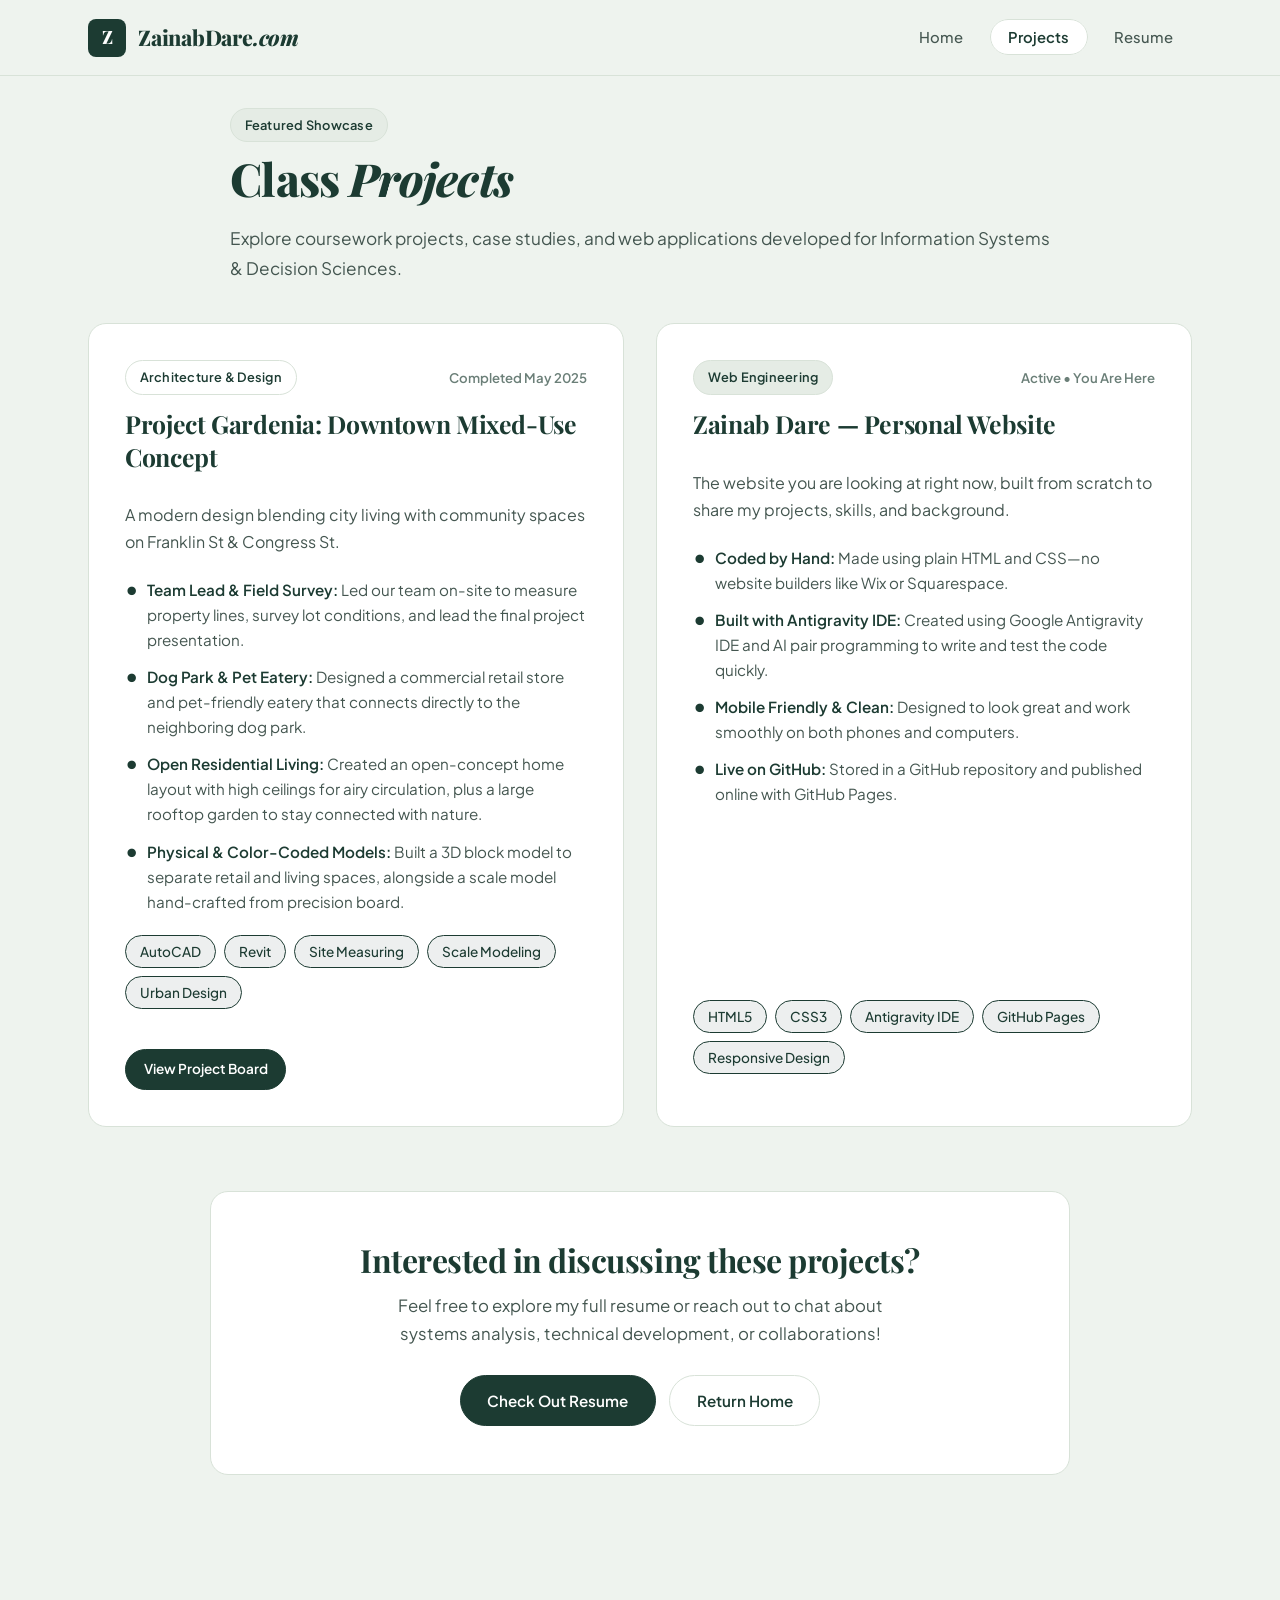
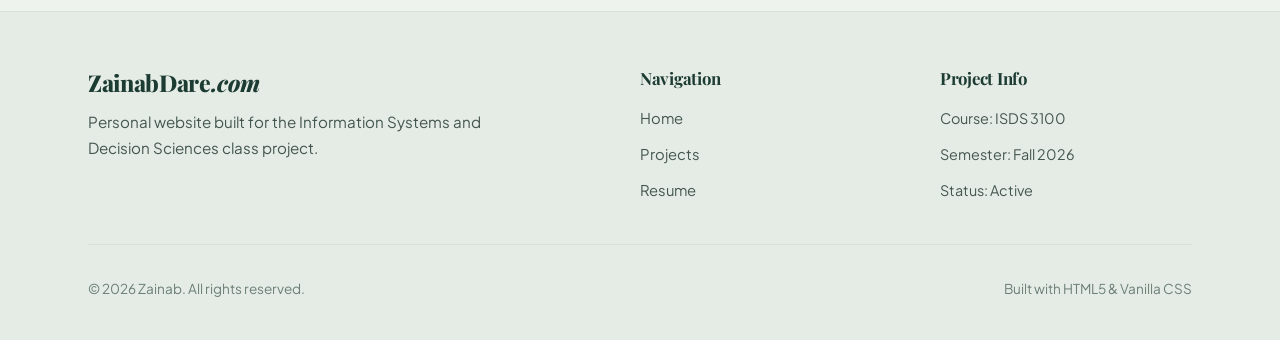
==== commit 886ef807: "Add files via upload" ====
--- a/project.html
+++ b/project.html
@@ -1,19 +1,24 @@
 <!DOCTYPE html>
 <html lang="en">
+
 <head>
   <meta charset="UTF-8">
   <meta name="viewport" content="width=device-width, initial-scale=1.0">
-  <meta name="description" content="Explore coursework projects, case studies, and web applications developed by Zainab for Information Systems & Decision Sciences.">
+  <meta name="description"
+    content="Explore coursework projects, case studies, and web applications developed by Zainab for Information Systems & Decision Sciences.">
   <title>Projects | Zainab - Academic Portfolio & Case Studies</title>
-  
+
   <!-- Google Fonts Preconnect & Stylesheet -->
   <link rel="preconnect" href="https://fonts.googleapis.com">
   <link rel="preconnect" href="https://fonts.gstatic.com" crossorigin>
-  <link href="https://fonts.googleapis.com/css2?family=Playfair+Display:ital,wght@0,600;0,700;0,800;0,900;1,600;1,700&family=Plus+Jakarta+Sans:wght@300;400;500;600;700&display=swap" rel="stylesheet">
-  
+  <link
+    href="https://fonts.googleapis.com/css2?family=Playfair+Display:ital,wght@0,600;0,700;0,800;0,900;1,600;1,700&family=Plus+Jakarta+Sans:wght@300;400;500;600;700&display=swap"
+    rel="stylesheet">
+
   <!-- Stylesheet -->
   <link rel="stylesheet" href="styles.css">
 </head>
+
 <body>
   <!-- Accessibility Skip Link -->
   <a href="#main-content" class="skip-link">Skip to main content</a>
@@ -25,8 +30,17 @@
         <span class="brand-avatar" aria-hidden="true">Z</span>
         <span>ZainabDare<span class="gradient-text">.com</span></span>
       </a>
-      
-      <nav class="main-nav" aria-label="Primary Navigation">
+
+      <!-- Mobile Hamburger Button -->
+      <button type="button" class="menu-toggle" id="menu-toggle" aria-label="Open menu" aria-expanded="false"
+        aria-controls="primary-nav">
+        <span class="hamburger-line"></span>
+        <span class="hamburger-line"></span>
+        <span class="hamburger-line"></span>
+      </button>
+
+      <!-- Primary Navigation -->
+      <nav class="main-nav" id="primary-nav" aria-label="Primary Navigation">
         <ul class="nav-links">
           <li><a href="index.html" id="nav-home">Home</a></li>
           <li><a href="project.html" class="active" aria-current="page" id="nav-projects">Projects</a></li>
@@ -39,7 +53,7 @@
   <!-- Main Content Container -->
   <main id="main-content">
     <div class="container">
-      
+
       <!-- Projects Header -->
       <section class="section-header" style="text-align: left; margin-bottom: 2.5rem;" aria-labelledby="projects-title">
         <span class="badge badge-cyan">Featured Showcase</span>
@@ -47,13 +61,14 @@
           Class <span class="gradient-text">Projects</span>
         </h1>
         <p class="section-subtitle" style="text-align: left; margin-left: 0; margin-right: 0;">
-          Explore coursework projects, case studies, and web applications developed for Information Systems &amp; Decision Sciences.
+          Explore coursework projects, case studies, and web applications developed for Information Systems &amp;
+          Decision Sciences.
         </p>
       </section>
 
       <!-- Projects Grid -->
       <section class="grid-2 section-spacing" aria-label="Projects List">
-        
+
         <!-- CARD 1: PROJECT GARDENIA: DOWNTOWN MIXED-USE CONCEPT -->
         <article class="glass-card project-card" id="project-gardenia">
           <div class="project-card-header">
@@ -63,16 +78,20 @@
             </div>
             <h3>Project Gardenia: Downtown Mixed-Use Concept</h3>
           </div>
-          
+
           <p>
-            A modern design blending city living with community spaces on Frankie St &amp; Foceisn St.
+            A modern design blending city living with community spaces on Franklin St &amp; Congress St.
           </p>
-          
+
           <ul class="project-features">
-            <li><strong>Team Lead &amp; Field Survey:</strong> Led our team on-site to measure property lines, survey lot conditions, and lead the final project presentation.</li>
-            <li><strong>Dog Park &amp; Pet Eatery:</strong> Designed a commercial retail store and pet-friendly eatery that connects directly to the neighboring dog park.</li>
-            <li><strong>Open Residential Living:</strong> Created an open-concept home layout with high ceilings for airy circulation, plus a large rooftop garden to stay connected with nature.</li>
-            <li><strong>Physical &amp; Color-Coded Models:</strong> Built a 3D block model to separate retail and living spaces, alongside a scale model hand-crafted from precision board.</li>
+            <li><strong>Team Lead &amp; Field Survey:</strong> Led our team on-site to measure property lines, survey
+              lot conditions, and lead the final project presentation.</li>
+            <li><strong>Dog Park &amp; Pet Eatery:</strong> Designed a commercial retail store and pet-friendly eatery
+              that connects directly to the neighboring dog park.</li>
+            <li><strong>Open Residential Living:</strong> Created an open-concept home layout with high ceilings for
+              airy circulation, plus a large rooftop garden to stay connected with nature.</li>
+            <li><strong>Physical &amp; Color-Coded Models:</strong> Built a 3D block model to separate retail and living
+              spaces, alongside a scale model hand-crafted from precision board.</li>
           </ul>
 
           <div class="tags-container">
@@ -84,7 +103,8 @@
           </div>
 
           <div class="project-actions">
-            <a href="javascript:void(0)" id="openModalBtn" class="btn btn-primary" style="padding: 0.5rem 1.1rem; font-size: 0.85rem;">
+            <a href="javascript:void(0)" id="openModalBtn" class="btn btn-primary"
+              style="padding: 0.5rem 1.1rem; font-size: 0.85rem;">
               <span>View Project Board</span>
             </a>
           </div>
@@ -99,16 +119,20 @@
             </div>
             <h3>Zainab Dare — Personal Website</h3>
           </div>
-          
+
           <p>
             The website you are looking at right now, built from scratch to share my projects, skills, and background.
           </p>
-          
+
           <ul class="project-features">
-            <li><strong>Coded by Hand:</strong> Made using plain HTML and CSS—no website builders like Wix or Squarespace.</li>
-            <li><strong>Built with Antigravity IDE:</strong> Created using Google Antigravity IDE and AI pair programming to write and test the code quickly.</li>
-            <li><strong>Mobile Friendly &amp; Clean:</strong> Designed to look great and work smoothly on both phones and computers.</li>
-            <li><strong>Live on GitHub:</strong> Stored in a GitHub repository and published online with GitHub Pages.</li>
+            <li><strong>Coded by Hand:</strong> Made using plain HTML and CSS—no website builders like Wix or
+              Squarespace.</li>
+            <li><strong>Built with Antigravity IDE:</strong> Created using Google Antigravity IDE and AI pair
+              programming to write and test the code quickly.</li>
+            <li><strong>Mobile Friendly &amp; Clean:</strong> Designed to look great and work smoothly on both phones
+              and computers.</li>
+            <li><strong>Live on GitHub:</strong> Stored in a GitHub repository and published online with GitHub Pages.
+            </li>
           </ul>
 
           <div class="tags-container">
@@ -126,7 +150,8 @@
       <section class="glass-card section-spacing" id="connect-banner" style="text-align: center; padding: 3rem 2rem;">
         <h2>Interested in discussing these projects?</h2>
         <p style="max-width: 540px; margin: 0.5rem auto 1.75rem;">
-          Feel free to explore my full resume or reach out to chat about systems analysis, technical development, or collaborations!
+          Feel free to explore my full resume or reach out to chat about systems analysis, technical development, or
+          collaborations!
         </p>
         <div class="btn-group" style="justify-content: center;">
           <a href="resume.html" class="btn btn-primary">Check Out Resume</a>
@@ -147,7 +172,7 @@
             Personal website built for the Information Systems and Decision Sciences class project.
           </p>
         </div>
-        
+
         <div class="footer-links">
           <h5>Navigation</h5>
           <ul>
@@ -175,7 +200,8 @@
   </footer>
 
   <!-- Image Lightbox Modal Overlay -->
-  <div id="imageModal" class="modal-overlay" style="display: none;" role="dialog" aria-modal="true" aria-label="Project Gardenia Architecture Board Preview">
+  <div id="imageModal" class="modal-overlay" style="display: none;" role="dialog" aria-modal="true"
+    aria-label="Project Gardenia Architecture Board Preview">
     <div class="modal-content">
       <button id="closeModalBtn" class="modal-close" aria-label="Close modal">&times; Close</button>
       <img src="gardenia-board.jpg" alt="Project Gardenia Architecture Board" class="modal-image">
@@ -231,5 +257,9 @@
       });
     });
   </script>
+
+  <!-- Mobile Navigation Script -->
+  <script src="script.js"></script>
 </body>
-</html>
+
+</html>
--- a/styles.css
+++ b/styles.css
@@ -8,25 +8,35 @@
 
 :root {
   /* Color Palette - Flat Modern Editorial */
-  --bg-primary: #eef3ee;          /* Soft muted pale mint/sage canvas */
-  --bg-secondary: #e5ece5;        /* Soft sage tint for containers & footers */
-  --bg-surface: #ffffff;          /* Crisp flat white for cards */
+  --bg-primary: #eef3ee;
+  /* Soft muted pale mint/sage canvas */
+  --bg-secondary: #e5ece5;
+  /* Soft sage tint for containers & footers */
+  --bg-surface: #ffffff;
+  /* Crisp flat white for cards */
   --bg-surface-card: #ffffff;
   --bg-surface-hover: #f7faf7;
 
-  --border-subtle: #d8e2d8;       /* Thin, flat minimal border */
-  --border-highlight: #b8ccb8;    /* Slightly darker sage border for active states */
-
-  --text-primary: #1c3b32;        /* Deep forest/hunter green */
-  --text-secondary: #445650;      /* Muted slate-forest with relaxed tone */
-  --text-muted: #6b7f78;          /* Light slate-forest */
+  --border-subtle: #d8e2d8;
+  /* Thin, flat minimal border */
+  --border-highlight: #b8ccb8;
+  /* Slightly darker sage border for active states */
+
+  --text-primary: #1c3b32;
+  /* Deep forest/hunter green */
+  --text-secondary: #445650;
+  /* Muted slate-forest with relaxed tone */
+  --text-muted: #6b7f78;
+  /* Light slate-forest */
   --text-highlight: #1c3b32;
 
-  --accent-primary: #1c3b32;      /* Solid deep forest green */
-  --accent-primary-hover: #2a5247;/* Lighter forest green on hover */
+  --accent-primary: #1c3b32;
+  /* Solid deep forest green */
+  --accent-primary-hover: #2a5247;
+  /* Lighter forest green on hover */
   --accent-secondary: #2f594d;
   --accent-soft: #dce7dc;
-  
+
   /* Shadows & Glows - Fully Flattened */
   --shadow-none: none;
   --shadow-sm: none;
@@ -44,7 +54,8 @@
   --header-height: 76px;
   --radius-sm: 8px;
   --radius-md: 14px;
-  --radius-lg: 18px;             /* Smooth rounded corners */
+  --radius-lg: 18px;
+  /* Smooth rounded corners */
   --radius-full: 9999px;
 
   /* Transitions */
@@ -56,7 +67,9 @@
    CSS Reset & Base Rules
    ========================================================================== */
 
-*, *::before, *::after {
+*,
+*::before,
+*::after {
   box-sizing: border-box;
   margin: 0;
   padding: 0;
@@ -150,7 +163,12 @@
    Typography
    ========================================================================== */
 
-h1, h2, h3, h4, h5, h6 {
+h1,
+h2,
+h3,
+h4,
+h5,
+h6 {
   font-family: var(--font-heading);
   color: var(--text-primary);
   line-height: 1.25;
@@ -317,6 +335,54 @@
   font-weight: 600;
 }
 
+/* Mobile Navigation Hamburger Toggle (Hidden on Desktop) */
+.menu-toggle {
+  display: none;
+  flex-direction: column;
+  justify-content: center;
+  align-items: center;
+  gap: 5px;
+  width: 44px;
+  height: 44px;
+  padding: 0;
+  background-color: transparent;
+  border: 1px solid var(--border-subtle);
+  border-radius: var(--radius-sm);
+  cursor: pointer;
+  box-shadow: none;
+  transition: background-color var(--transition-fast), border-color var(--transition-fast);
+  z-index: 101;
+}
+
+.menu-toggle:hover,
+.menu-toggle:focus-visible {
+  background-color: var(--bg-secondary);
+}
+
+.menu-toggle .hamburger-line {
+  display: block;
+  width: 20px;
+  height: 2px;
+  background-color: var(--text-primary);
+  border-radius: 2px;
+  transition: transform 0.25s ease-in-out, opacity 0.25s ease-in-out;
+  transform-origin: center;
+}
+
+/* Hamburger to 'X' animation */
+.menu-toggle.is-active .hamburger-line:nth-child(1) {
+  transform: translateY(7px) rotate(45deg);
+}
+
+.menu-toggle.is-active .hamburger-line:nth-child(2) {
+  opacity: 0;
+  transform: scaleX(0);
+}
+
+.menu-toggle.is-active .hamburger-line:nth-child(3) {
+  transform: translateY(-7px) rotate(-45deg);
+}
+
 /* ==========================================================================
    Buttons & Badges (Flat Editorial)
    ========================================================================== */
@@ -440,11 +506,15 @@
 .hero-headshot {
   width: 135px;
   height: 135px;
-  border-radius: 50%; /* perfect circle */
-  object-fit: cover; /* prevents image stretching */
+  border-radius: 50%;
+  /* perfect circle */
+  object-fit: cover;
+  /* prevents image stretching */
   display: block;
-  border: 2.5px solid #1c3b32; /* crisp forest-green outline */
-  box-shadow: none; /* keep completely flat */
+  border: 2.5px solid #1c3b32;
+  /* crisp forest-green outline */
+  box-shadow: none;
+  /* keep completely flat */
   margin-right: 20px;
   flex-shrink: 0;
 }
@@ -1482,6 +1552,97 @@
 }
 
 @media (max-width: 768px) {
+  .site-header {
+    height: var(--header-height);
+  }
+
+  .header-container {
+    padding: 0 1rem;
+    position: relative;
+  }
+
+  .brand-logo {
+    white-space: nowrap;
+    gap: 0.6rem;
+    font-size: 1.25rem;
+    flex-shrink: 0;
+  }
+
+  .brand-avatar {
+    width: 36px;
+    height: 36px;
+    font-size: 1.05rem;
+    flex-shrink: 0;
+  }
+
+  /* Show hamburger button at 768px and below */
+  .menu-toggle {
+    display: flex;
+    flex-shrink: 0;
+  }
+
+  /* Dropdown panel below header */
+  .main-nav {
+    display: none;
+    position: absolute;
+    top: calc(var(--header-height) + 8px);
+    left: 1rem;
+    right: 1rem;
+    background-color: #ffffff;
+    border: 1px solid #d8e2d8;
+    border-radius: var(--radius-md);
+    padding: 0.75rem;
+    box-shadow: none;
+    z-index: 999;
+  }
+
+  .main-nav.is-open {
+    display: block;
+    animation: menuFadeIn 0.2s cubic-bezier(0.16, 1, 0.3, 1);
+  }
+
+  .nav-links {
+    display: flex;
+    flex-direction: column;
+    align-items: stretch;
+    gap: 0.4rem;
+    width: 100%;
+    padding: 0;
+    margin: 0;
+  }
+
+  .nav-links li {
+    width: 100%;
+  }
+
+  .nav-links a {
+    display: flex;
+    align-items: center;
+    width: 100%;
+    padding: 0.85rem 1.25rem;
+    font-size: 1.05rem;
+    font-weight: 500;
+    color: #1c3b32;
+    border-radius: var(--radius-sm);
+    border: 1px solid transparent;
+    box-sizing: border-box;
+    min-height: 48px;
+    transition: background-color var(--transition-fast), color var(--transition-fast), border-color var(--transition-fast);
+  }
+
+  .nav-links a:hover,
+  .nav-links a:focus-visible {
+    background-color: var(--bg-secondary);
+    color: #1c3b32;
+  }
+
+  .nav-links a.active {
+    background-color: #eef3ee;
+    border: 1px solid #d8e2d8;
+    color: #1c3b32;
+    font-weight: 700;
+  }
+
   .hero-greeting-container {
     flex-direction: column;
     text-align: center;
@@ -1523,6 +1684,7 @@
 }
 
 @media (max-width: 640px) {
+
   .hero-title,
   .hero-editorial-title {
     font-size: 2.5rem;
@@ -1563,11 +1725,6 @@
 
   .journey-body {
     padding-left: 0;
-  }
-
-  .nav-links a {
-    padding: 0.4rem 0.75rem;
-    font-size: 0.85rem;
   }
 
   .study-highlight-card,
@@ -1608,3 +1765,42 @@
     padding: 24px 20px;
   }
 }
+
+@media (max-width: 375px) {
+  .header-container {
+    padding: 0 0.75rem;
+  }
+
+  .brand-logo {
+    font-size: 1.125rem;
+    gap: 0.5rem;
+  }
+
+  .brand-avatar {
+    width: 32px;
+    height: 32px;
+    font-size: 0.95rem;
+  }
+
+  .menu-toggle {
+    width: 40px;
+    height: 40px;
+  }
+
+  .main-nav {
+    left: 0.75rem;
+    right: 0.75rem;
+  }
+}
+
+@keyframes menuFadeIn {
+  from {
+    opacity: 0;
+    transform: translateY(-6px);
+  }
+
+  to {
+    opacity: 1;
+    transform: translateY(0);
+  }
+}
